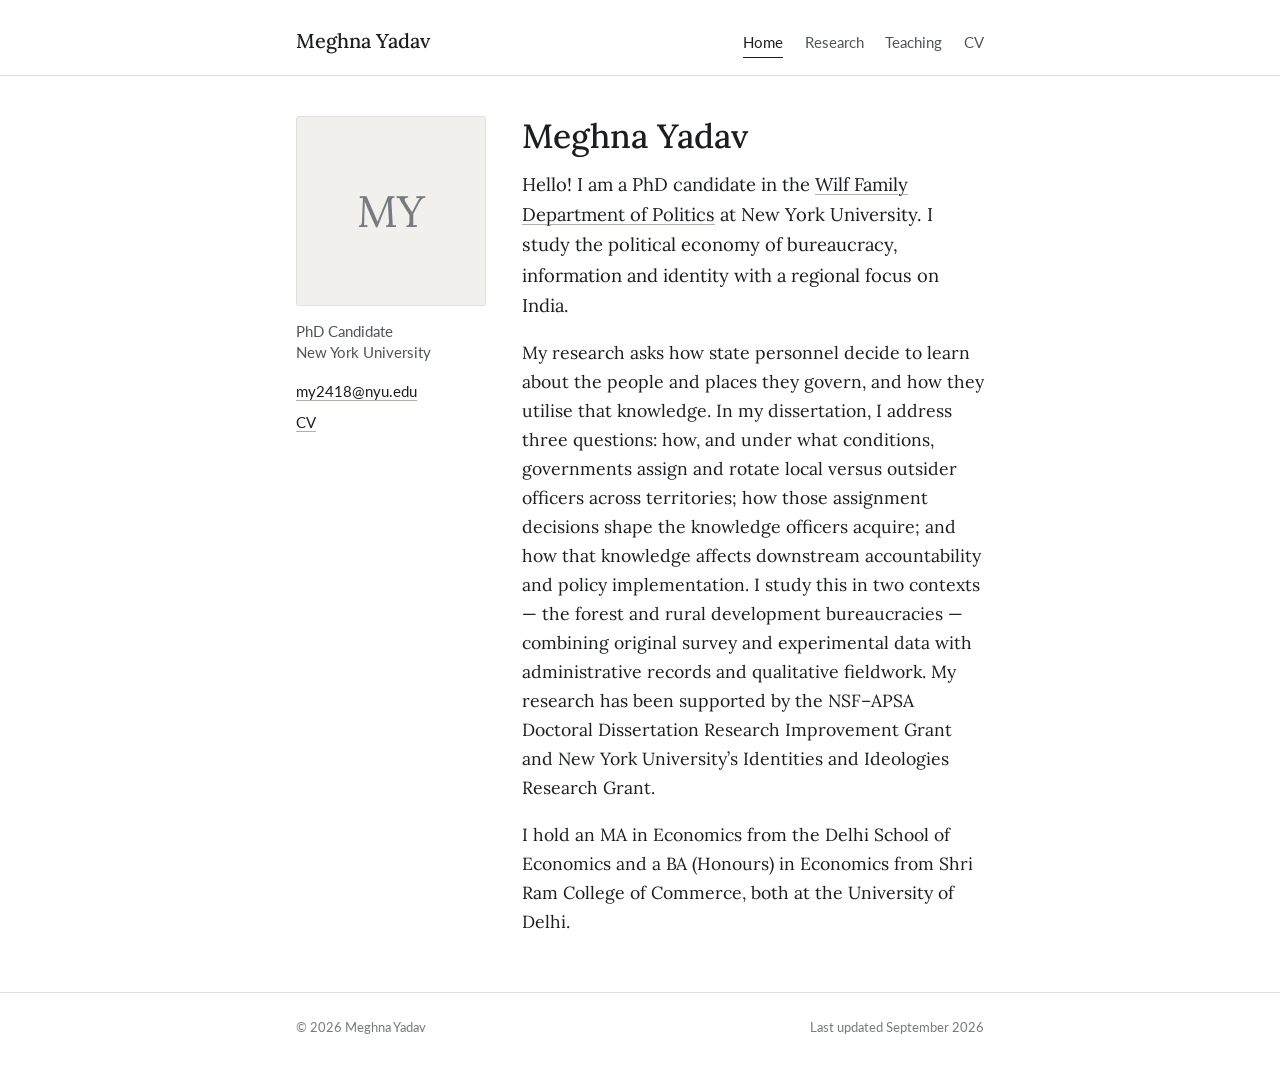
==== index.html @ 088ec968 "Update index.html" ====
<!doctype html>
<html lang="en">
<head>
<meta charset="utf-8">
<meta name="viewport" content="width=device-width, initial-scale=1, viewport-fit=cover">
<title>Meghna Yadav</title>
<meta name="description" content="Meghna Yadav is a PhD candidate in Politics at New York University, studying bureaucracy, state capacity and representation in India.">
<link rel="preconnect" href="https://fonts.googleapis.com">
<link rel="preconnect" href="https://fonts.gstatic.com" crossorigin>
<link rel="stylesheet" href="https://fonts.googleapis.com/css2?family=Lato:wght@400;700&amp;family=Lora:ital,wght@0,400;0,500;0,600;1,400&amp;display=swap">
<link rel="stylesheet" href="style.css">
</head>
<body>

<header class="site-header">
  <div class="wrap">
    <a class="site-name" href="index.html">Meghna Yadav</a>
    <nav class="site-nav" aria-label="Main">
      <a href="index.html" aria-current="page">Home</a>
      <a href="research.html">Research</a>
      <a href="teaching.html">Teaching</a>
      <a href="cv.html">CV</a>
    </nav>
  </div>
</header>

<main>
  <div class="wrap">

    <div class="intro">

      <aside class="intro-side">
        <!-- To use a real photo, replace this div with:
             <img class="portrait" src="images/photo.jpg" alt="Meghna Yadav"> -->
        <div class="portrait portrait-placeholder" aria-hidden="true">MY</div>

        <p class="role">PhD Candidate<br>New York University</p>

        <ul class="side-links">
          <li><a href="mailto:my2418@nyu.edu">my2418@nyu.edu</a></li>
          <li><a href="cv.html">CV</a></li>
          <!-- Add as you like:
          <li><a href="https://scholar.google.com/citations?user=XXXX">Google Scholar</a></li>
          <li><a href="https://bsky.app/profile/XXXX">Bluesky</a></li>
          <li><a href="https://github.com/XXXX">GitHub</a></li>
          -->
        </ul>
      </aside>

      <div class="intro-bio">
        <h1>Meghna Yadav</h1>

        <p class="lede">Hello! I am a PhD candidate in the <a href="https://as.nyu.edu/departments/politics.html">Wilf Family Department of Politics</a> at New York University. I study the political economy of bureaucracy, information and identity with a regional focus on India.</p>

        <p>My research asks how state personnel decide to learn about the people and places they govern, and how they utilise that knowledge. In my dissertation, I address three questions: how, and under what conditions, governments assign and rotate local versus outsider officers across territories; how those assignment decisions shape the knowledge officers acquire; and how that knowledge affects downstream accountability and policy implementation. I study this in two contexts &mdash; the forest and rural development bureaucracies &mdash; combining original survey and experimental data with administrative records and qualitative fieldwork. My research has been supported by the NSF&ndash;APSA Doctoral Dissertation Research Improvement Grant and New York University&rsquo;s Identities and Ideologies Research Grant.</p>

        <p>I hold an MA in Economics from the Delhi School of Economics and a BA (Honours) in Economics from Shri Ram College of Commerce, both at the University of Delhi.</p>
      </div>

    </div>

  </div>
</main>

<footer class="site-footer">
  <div class="wrap">
    <span>&copy; 2026 Meghna Yadav</span>
    <span>Last updated September 2026</span>
  </div>
</footer>

</body>
</html>
---- style.css ----
/* ============================================================
   Meghna Yadav — academic site
   Type: Lora (headings + body), Lato (nav, labels, years).
   Palette is neutral — no accent color. Edit the :root block.
   ============================================================ */

:root {
  /* Light palette */
  --bg:          #ffffff;
  --ink:         #1b1d1f;
  --ink-muted:   #4f5458;
  --ink-faint:   #767b7f;
  --rule:        #e0e0dc;
  --link-line:   #b0b0a9;
  --chip:        #f1f0ec;

  /* Type */
  --serif: "Lora", Georgia, "Times New Roman", serif;
  --sans:  "Lato", -apple-system, BlinkMacSystemFont, "Segoe UI", Helvetica, Arial, sans-serif;

  /* Layout */
  --measure: 46rem;
  --gutter: 1.5rem;

  color-scheme: light;
}

@media (prefers-color-scheme: dark) {
  :root:not([data-theme="light"]) {
    --bg:          #16171a;
    --ink:         #eceae5;
    --ink-muted:   #aeb2b5;
    --ink-faint:   #8b8f92;
    --rule:        #2f3134;
    --link-line:   #5a5d60;
    --chip:        #24262a;
    color-scheme: dark;
  }
}

:root[data-theme="dark"] {
  --bg:          #16171a;
  --ink:         #eceae5;
  --ink-muted:   #aeb2b5;
  --ink-faint:   #8b8f92;
  --rule:        #2f3134;
  --link-line:   #5a5d60;
  --chip:        #24262a;
  color-scheme: dark;
}

*, *::before, *::after { box-sizing: border-box; }

body {
  margin: 0;
  background: var(--bg);
  color: var(--ink);
  font-family: var(--serif);
  font-size: 1.1rem;
  line-height: 1.65;
}

.wrap {
  max-width: var(--measure);
  margin: 0 auto;
  padding-inline: var(--gutter);
}

/* ---------- Header ---------- */

.site-header {
  border-bottom: 1px solid var(--rule);
  background: var(--bg);
}

.site-header .wrap {
  display: flex;
  flex-wrap: wrap;
  align-items: baseline;
  justify-content: space-between;
  gap: 0.5rem 1.5rem;
  padding-block: 1.5rem 1.1rem;
}

.site-name {
  font-family: var(--serif);
  font-size: 1.25rem;
  font-weight: 500;
  color: var(--ink);
  text-decoration: none;
}

.site-name:hover { text-decoration: underline; text-underline-offset: 4px; }

.site-nav {
  display: flex;
  flex-wrap: wrap;
  gap: 1.35rem;
}

.site-nav a {
  font-family: var(--sans);
  font-size: 0.9375rem;
  color: var(--ink-muted);
  text-decoration: none;
  padding-bottom: 2px;
  border-bottom: 1.5px solid transparent;
}

.site-nav a:hover { color: var(--ink); }

.site-nav a[aria-current="page"] {
  color: var(--ink);
  border-bottom-color: var(--ink);
}

/* ---------- Main ---------- */

main { padding-block: 2.5rem 3.5rem; }

a {
  color: var(--ink);
  text-decoration: underline;
  text-underline-offset: 3px;
  text-decoration-thickness: 1px;
  text-decoration-color: var(--link-line);
}

a:hover { text-decoration-color: var(--ink); }

:focus-visible {
  outline: 2px solid var(--ink);
  outline-offset: 3px;
  border-radius: 2px;
}

h1 {
  font-family: var(--serif);
  font-size: clamp(1.7rem, 1.3rem + 1.8vw, 2.1rem);
  font-weight: 500;
  line-height: 1.2;
  margin: 0 0 0.75rem;
  text-wrap: balance;
}

h2 {
  font-family: var(--sans);
  font-size: 0.8125rem;
  font-weight: 700;
  letter-spacing: 0.1em;
  text-transform: uppercase;
  color: var(--ink-faint);
  margin: 0 0 1.25rem;
  padding-bottom: 0.5rem;
  border-bottom: 1px solid var(--rule);
}

h3 {
  font-family: var(--serif);
  font-size: 1.125rem;
  font-weight: 600;
  line-height: 1.4;
  margin: 0 0 0.25rem;
  text-wrap: balance;
}

p { margin: 0 0 1.1rem; }
p:last-child { margin-bottom: 0; }

/* ---------- Home: photo column + bio ---------- */

.intro {
  display: grid;
  grid-template-columns: 190px 1fr;
  gap: 2.25rem;
  align-items: start;
}

.intro-side {
  display: flex;
  flex-direction: column;
  gap: 0.9rem;
  min-width: 0;
}

.portrait {
  width: 100%;
  max-width: 190px;
  aspect-ratio: 1 / 1;
  border-radius: 3px;
  object-fit: cover;
  background: var(--chip);
}

/* Placeholder shown until a real photo is added. Delete once you
   swap in <img class="portrait" src="images/photo.jpg" ...> */
.portrait-placeholder {
  display: grid;
  place-items: center;
  font-family: var(--serif);
  font-size: 2.75rem;
  color: var(--ink-faint);
  border: 1px solid var(--rule);
}

.role {
  font-family: var(--sans);
  font-size: 0.9375rem;
  line-height: 1.45;
  color: var(--ink-muted);
  margin: 0;
}

.side-links {
  list-style: none;
  margin: 0;
  padding: 0;
  display: flex;
  flex-direction: column;
  gap: 0.4rem;
  font-family: var(--sans);
  font-size: 0.9375rem;
}

.intro-bio { min-width: 0; }

.lede { font-size: 1.15rem; }

/* ---------- Sections ---------- */

h1 + section { margin-top: 2rem; }

section + section { margin-top: 2.75rem; }

.section-note {
  color: var(--ink-muted);
  font-size: 0.9375rem;
  margin-bottom: 1.5rem;
}

/* ---------- Papers ---------- */

.papers {
  list-style: none;
  margin: 0;
  padding: 0;
  display: flex;
  flex-direction: column;
  gap: 1.6rem;
}

.paper h3 { margin-bottom: 0.35rem; }

.abstract summary {
  display: inline-flex;
  align-items: baseline;
  gap: 0.4rem;
  list-style: none;
  cursor: pointer;
  font-family: var(--sans);
  font-size: 0.8125rem;
  letter-spacing: 0.04em;
  text-transform: uppercase;
  color: var(--ink-muted);
}

.abstract summary::-webkit-details-marker { display: none; }

.abstract summary::before {
  content: "+";
  font-weight: 700;
  font-size: 0.875rem;
}

.abstract[open] summary::before { content: "\2013"; }

.abstract summary:hover { color: var(--ink); }

.abstract p {
  margin: 0.65rem 0 0;
  padding-left: 1rem;
  border-left: 2px solid var(--rule);
  font-size: 1rem;
  color: var(--ink-muted);
}

/* ---------- Teaching ---------- */

.courses {
  list-style: none;
  margin: 0;
  padding: 0;
  display: flex;
  flex-direction: column;
  gap: 1.4rem;
}

.course p {
  font-family: var(--sans);
  font-size: 0.9375rem;
  color: var(--ink-muted);
  margin: 0 0 0.2rem;
}

.course p:last-child { margin-bottom: 0; }

/* ---------- Entry list: year rail + content (unused pages) ---------- */

.entries {
  list-style: none;
  margin: 0;
  padding: 0;
  display: flex;
  flex-direction: column;
  gap: 1.35rem;
}

.entry {
  display: grid;
  grid-template-columns: 7rem 1fr;
  gap: 0.35rem 1.25rem;
  align-items: baseline;
}

.entry-year {
  font-family: var(--sans);
  font-size: 0.8125rem;
  font-variant-numeric: tabular-nums;
  color: var(--ink-faint);
  line-height: 1.9;
}

.entry-body { min-width: 0; }

.entry-meta {
  font-family: var(--sans);
  color: var(--ink-muted);
  font-size: 0.9375rem;
  margin: 0;
}

.pdf-link {
  font-family: var(--sans);
  font-size: 0.9375rem;
}

.pdf-embed {
  display: block;
  width: 100%;
  height: 80vh;
  min-height: 420px;
  border: 1px solid var(--rule);
  border-radius: 3px;
  background: var(--chip);
}

.pdf-embed p {
  font-family: var(--sans);
  font-size: 0.9375rem;
  padding: 1.25rem;
}

/* ---------- Footer ---------- */

.site-footer {
  border-top: 1px solid var(--rule);
  padding-block: 1.5rem 2rem;
  font-family: var(--sans);
  font-size: 0.8125rem;
  color: var(--ink-faint);
}

.site-footer .wrap {
  display: flex;
  flex-wrap: wrap;
  gap: 0.5rem 1.5rem;
  justify-content: space-between;
}

/* ---------- Narrow screens ---------- */

@media (max-width: 36rem) {
  body { font-size: 1.05rem; }

  .intro {
    grid-template-columns: 1fr;
    gap: 1.4rem;
  }

  .portrait { max-width: 150px; }

  .entry {
    grid-template-columns: 1fr;
    gap: 0.2rem;
  }

  .entry-year { order: -1; line-height: 1.6; }
}

@media (prefers-reduced-motion: reduce) {
  * { animation: none !important; transition: none !important; }
}
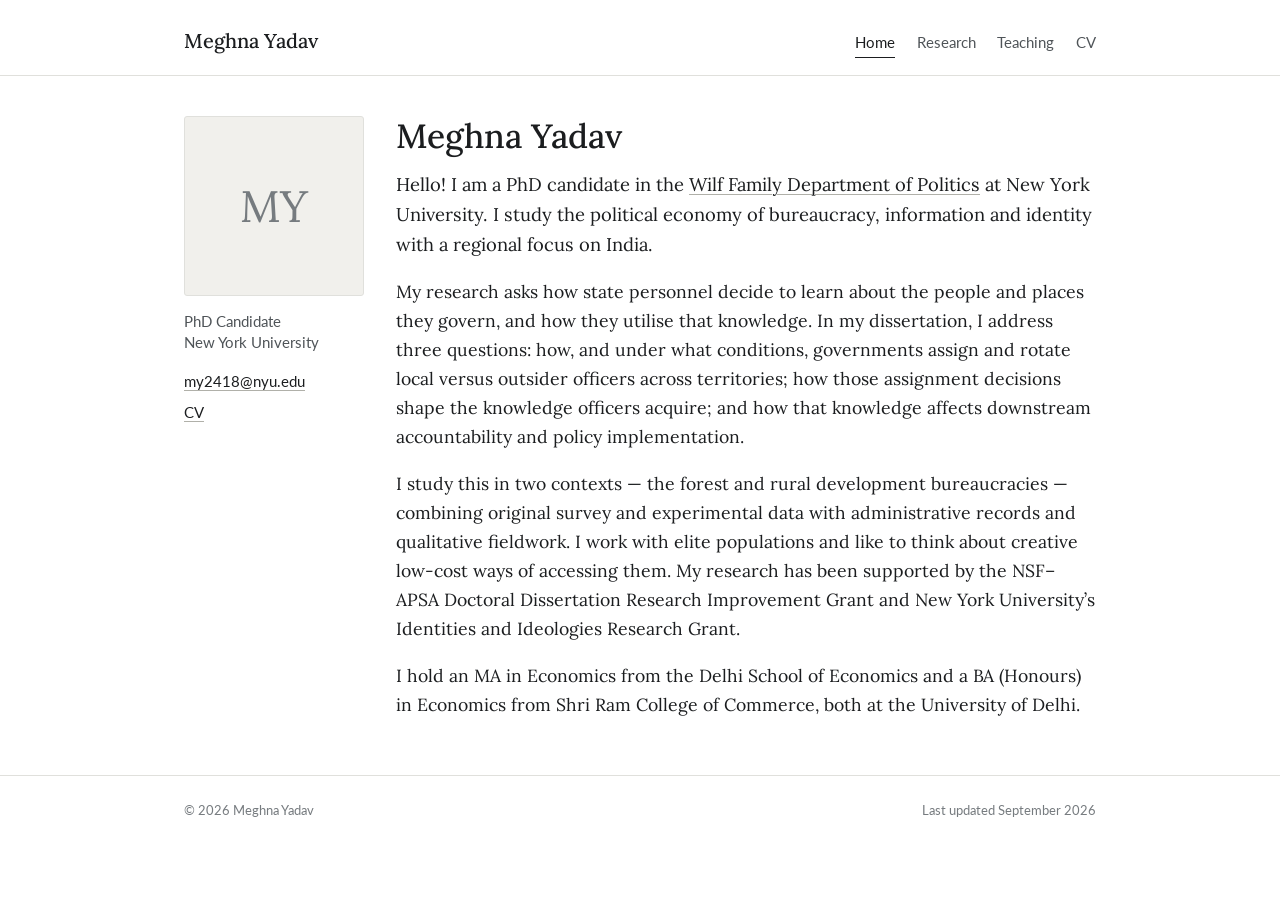
==== commit c0224d04: "Update index.html" ====
--- a/index.html
+++ b/index.html
@@ -52,8 +52,10 @@
 
         <p class="lede">Hello! I am a PhD candidate in the <a href="https://as.nyu.edu/departments/politics.html">Wilf Family Department of Politics</a> at New York University. I study the political economy of bureaucracy, information and identity with a regional focus on India.</p>
 
-        <p>My research asks how state personnel decide to learn about the people and places they govern, and how they utilise that knowledge. In my dissertation, I address three questions: how, and under what conditions, governments assign and rotate local versus outsider officers across territories; how those assignment decisions shape the knowledge officers acquire; and how that knowledge affects downstream accountability and policy implementation. I study this in two contexts &mdash; the forest and rural development bureaucracies &mdash; combining original survey and experimental data with administrative records and qualitative fieldwork. My research has been supported by the NSF&ndash;APSA Doctoral Dissertation Research Improvement Grant and New York University&rsquo;s Identities and Ideologies Research Grant.</p>
+        <p>My research asks how state personnel decide to learn about the people and places they govern, and how they utilise that knowledge. In my dissertation, I address three questions: how, and under what conditions, governments assign and rotate local versus outsider officers across territories; how those assignment decisions shape the knowledge officers acquire; and how that knowledge affects downstream accountability and policy implementation. </p>
 
+        <p>I study this in two contexts &mdash; the forest and rural development bureaucracies &mdash; combining original survey and experimental data with administrative records and qualitative fieldwork. I work with elite populations and like to think about creative low-cost ways of accessing them. My research has been supported by the NSF&ndash;APSA Doctoral Dissertation Research Improvement Grant and New York University&rsquo;s Identities and Ideologies Research Grant.<p>
+        
         <p>I hold an MA in Economics from the Delhi School of Economics and a BA (Honours) in Economics from Shri Ram College of Commerce, both at the University of Delhi.</p>
       </div>
 
--- a/style.css
+++ b/style.css
@@ -19,7 +19,7 @@
   --sans:  "Lato", -apple-system, BlinkMacSystemFont, "Segoe UI", Helvetica, Arial, sans-serif;
 
   /* Layout */
-  --measure: 46rem;
+  --measure: 60rem;
   --gutter: 1.5rem;
 
   color-scheme: light;
@@ -171,8 +171,8 @@
 
 .intro {
   display: grid;
-  grid-template-columns: 190px 1fr;
-  gap: 2.25rem;
+  grid-template-columns: 180px 1fr;
+  gap: 2rem;
   align-items: start;
 }
 
@@ -185,7 +185,7 @@
 
 .portrait {
   width: 100%;
-  max-width: 190px;
+  max-width: 180px;
   aspect-ratio: 1 / 1;
   border-radius: 3px;
   object-fit: cover;
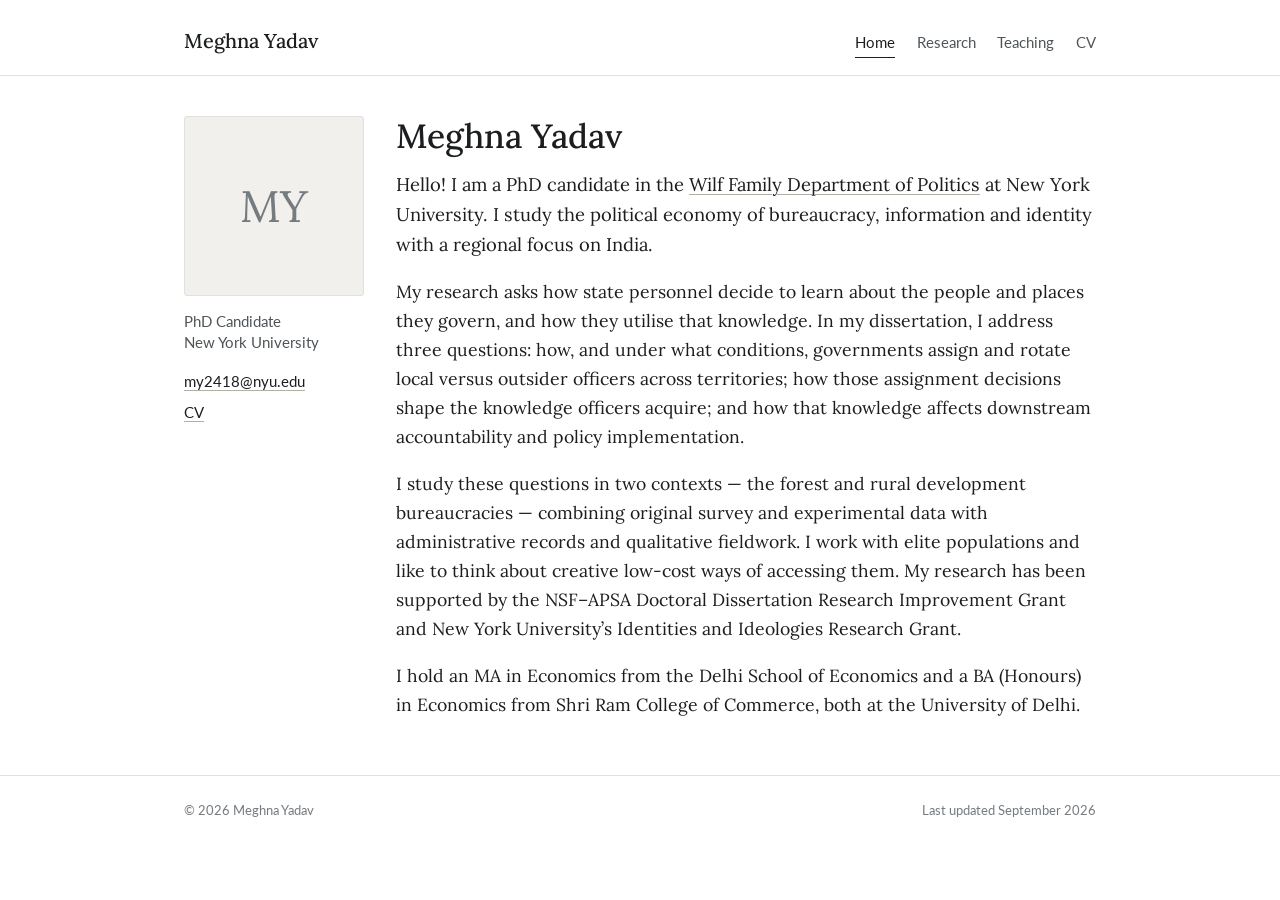
==== commit 0e55ade5: "Update index.html" ====
--- a/index.html
+++ b/index.html
@@ -54,7 +54,7 @@
 
         <p>My research asks how state personnel decide to learn about the people and places they govern, and how they utilise that knowledge. In my dissertation, I address three questions: how, and under what conditions, governments assign and rotate local versus outsider officers across territories; how those assignment decisions shape the knowledge officers acquire; and how that knowledge affects downstream accountability and policy implementation. </p>
 
-        <p>I study this in two contexts &mdash; the forest and rural development bureaucracies &mdash; combining original survey and experimental data with administrative records and qualitative fieldwork. I work with elite populations and like to think about creative low-cost ways of accessing them. My research has been supported by the NSF&ndash;APSA Doctoral Dissertation Research Improvement Grant and New York University&rsquo;s Identities and Ideologies Research Grant.<p>
+        <p>I study these questions in two contexts &mdash; the forest and rural development bureaucracies &mdash; combining original survey and experimental data with administrative records and qualitative fieldwork. I work with elite populations and like to think about creative low-cost ways of accessing them. My research has been supported by the NSF&ndash;APSA Doctoral Dissertation Research Improvement Grant and New York University&rsquo;s Identities and Ideologies Research Grant.<p>
         
         <p>I hold an MA in Economics from the Delhi School of Economics and a BA (Honours) in Economics from Shri Ram College of Commerce, both at the University of Delhi.</p>
       </div>
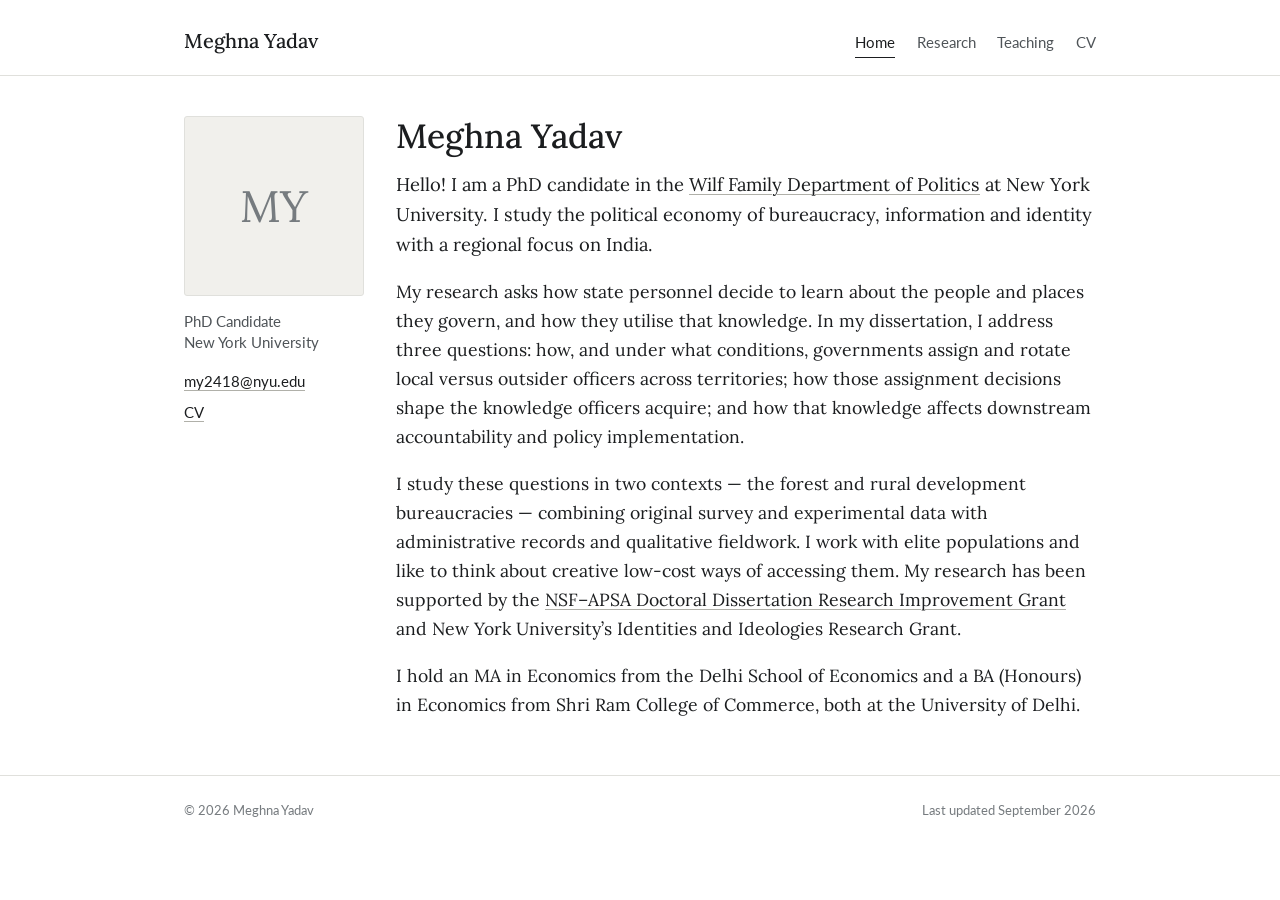
==== commit 4701a366: "Update index.html" ====
--- a/index.html
+++ b/index.html
@@ -54,7 +54,7 @@
 
         <p>My research asks how state personnel decide to learn about the people and places they govern, and how they utilise that knowledge. In my dissertation, I address three questions: how, and under what conditions, governments assign and rotate local versus outsider officers across territories; how those assignment decisions shape the knowledge officers acquire; and how that knowledge affects downstream accountability and policy implementation. </p>
 
-        <p>I study these questions in two contexts &mdash; the forest and rural development bureaucracies &mdash; combining original survey and experimental data with administrative records and qualitative fieldwork. I work with elite populations and like to think about creative low-cost ways of accessing them. My research has been supported by the NSF&ndash;APSA Doctoral Dissertation Research Improvement Grant and New York University&rsquo;s Identities and Ideologies Research Grant.<p>
+        <p>I study these questions in two contexts &mdash; the forest and rural development bureaucracies &mdash; combining original survey and experimental data with administrative records and qualitative fieldwork. I work with elite populations and like to think about creative low-cost ways of accessing them. My research has been supported by the <a href="https://apsanet.org/programs/doctoral-dissertation-research-improvement-grants/2025-ddri-grantees/#yadav">NSF&ndash;APSA Doctoral Dissertation Research Improvement Grant</a> and New York University&rsquo;s Identities and Ideologies Research Grant.<p>
         
         <p>I hold an MA in Economics from the Delhi School of Economics and a BA (Honours) in Economics from Shri Ram College of Commerce, both at the University of Delhi.</p>
       </div>
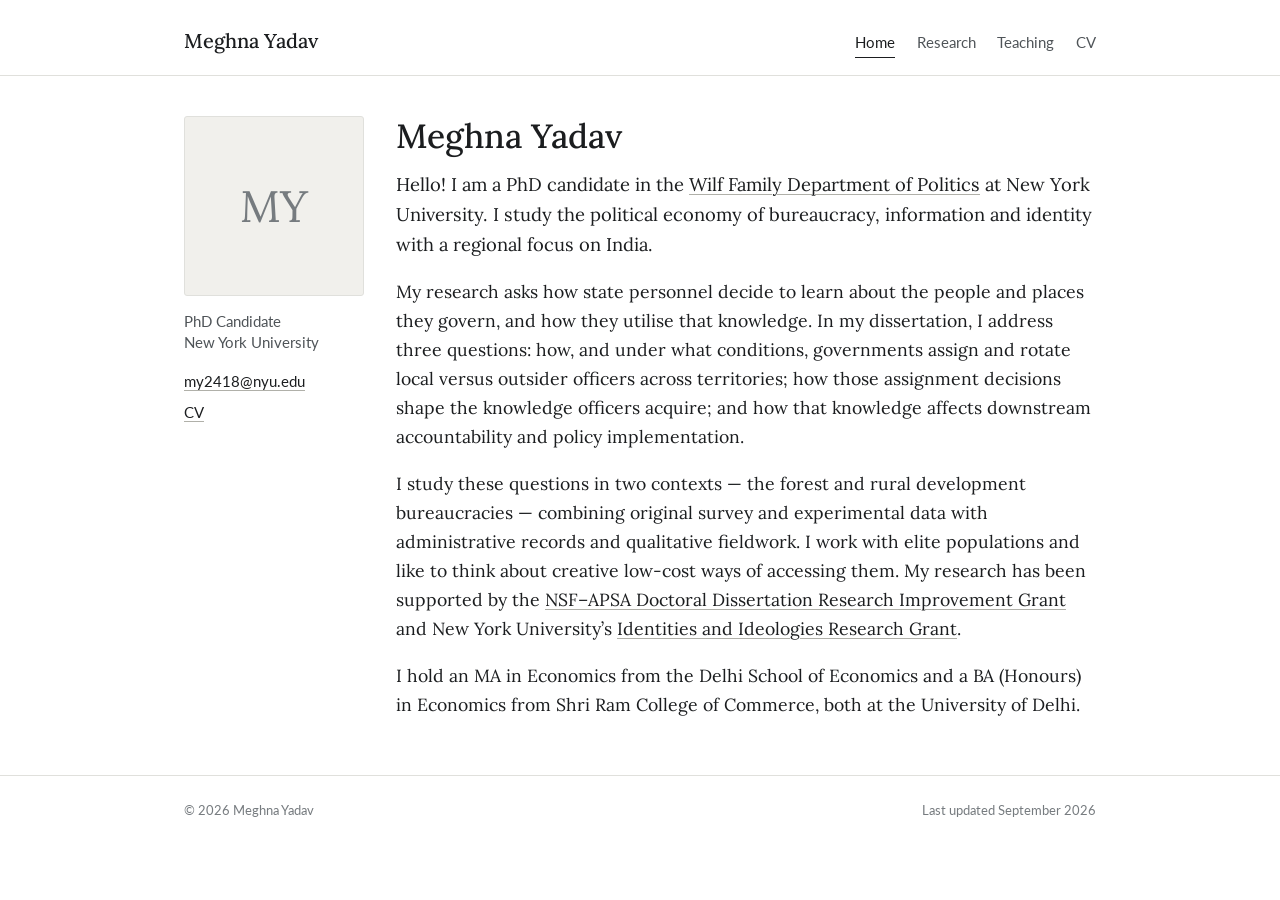
==== commit 830d42a1: "Update index.html" ====
--- a/index.html
+++ b/index.html
@@ -54,7 +54,7 @@
 
         <p>My research asks how state personnel decide to learn about the people and places they govern, and how they utilise that knowledge. In my dissertation, I address three questions: how, and under what conditions, governments assign and rotate local versus outsider officers across territories; how those assignment decisions shape the knowledge officers acquire; and how that knowledge affects downstream accountability and policy implementation. </p>
 
-        <p>I study these questions in two contexts &mdash; the forest and rural development bureaucracies &mdash; combining original survey and experimental data with administrative records and qualitative fieldwork. I work with elite populations and like to think about creative low-cost ways of accessing them. My research has been supported by the <a href="https://apsanet.org/programs/doctoral-dissertation-research-improvement-grants/2025-ddri-grantees/#yadav">NSF&ndash;APSA Doctoral Dissertation Research Improvement Grant</a> and New York University&rsquo;s Identities and Ideologies Research Grant.<p>
+        <p>I study these questions in two contexts &mdash; the forest and rural development bureaucracies &mdash; combining original survey and experimental data with administrative records and qualitative fieldwork. I work with elite populations and like to think about creative low-cost ways of accessing them. My research has been supported by the <a href="https://apsanet.org/programs/doctoral-dissertation-research-improvement-grants/2025-ddri-grantees/">NSF&ndash;APSA Doctoral Dissertation Research Improvement Grant</a> and New York University&rsquo;s <a href="https://www.identities-ideologies.org/about-us">Identities and Ideologies Research Grant</a>.<p>
         
         <p>I hold an MA in Economics from the Delhi School of Economics and a BA (Honours) in Economics from Shri Ram College of Commerce, both at the University of Delhi.</p>
       </div>
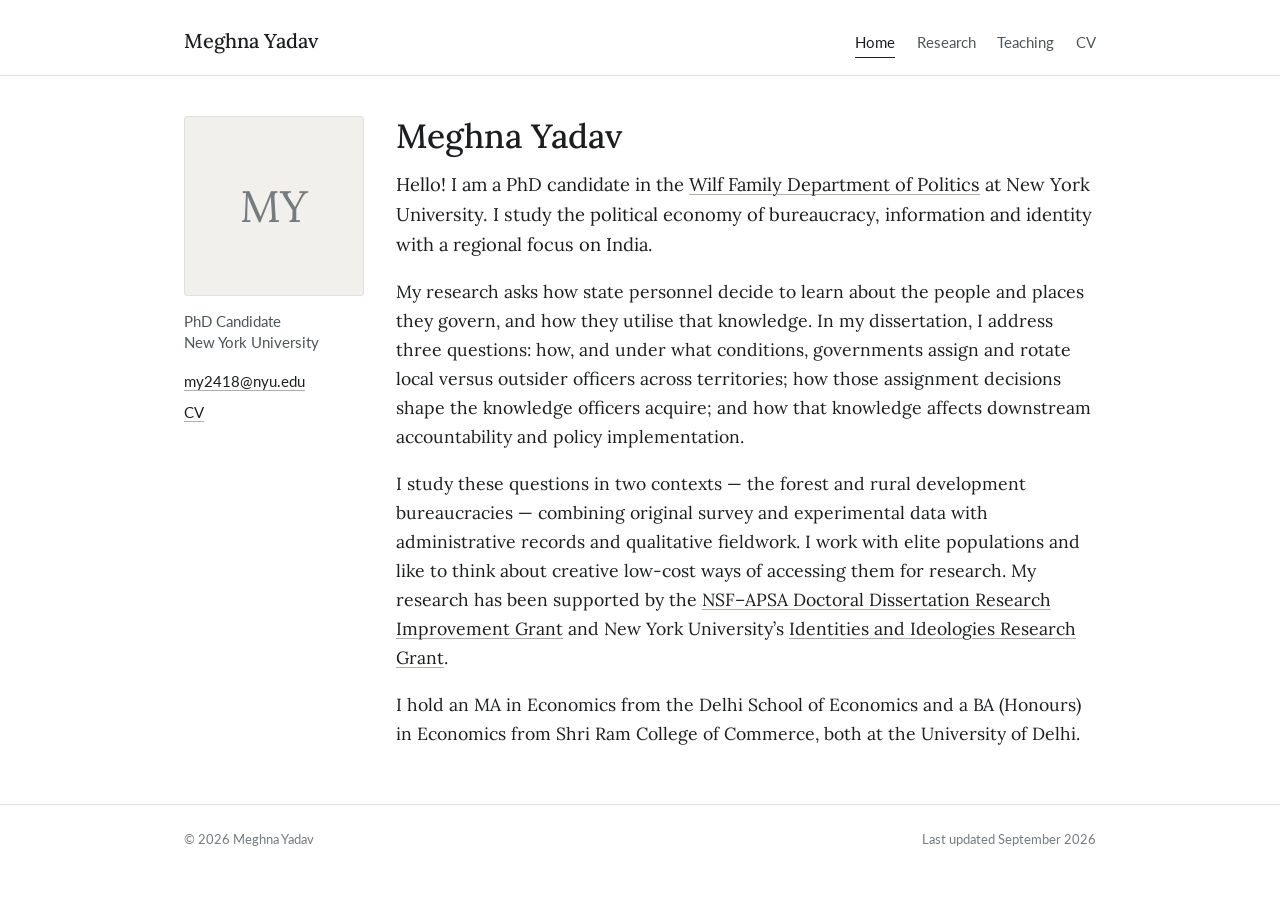
==== commit 486fd284: "Update index.html" ====
--- a/index.html
+++ b/index.html
@@ -54,7 +54,7 @@
 
         <p>My research asks how state personnel decide to learn about the people and places they govern, and how they utilise that knowledge. In my dissertation, I address three questions: how, and under what conditions, governments assign and rotate local versus outsider officers across territories; how those assignment decisions shape the knowledge officers acquire; and how that knowledge affects downstream accountability and policy implementation. </p>
 
-        <p>I study these questions in two contexts &mdash; the forest and rural development bureaucracies &mdash; combining original survey and experimental data with administrative records and qualitative fieldwork. I work with elite populations and like to think about creative low-cost ways of accessing them. My research has been supported by the <a href="https://apsanet.org/programs/doctoral-dissertation-research-improvement-grants/2025-ddri-grantees/">NSF&ndash;APSA Doctoral Dissertation Research Improvement Grant</a> and New York University&rsquo;s <a href="https://www.identities-ideologies.org/about-us">Identities and Ideologies Research Grant</a>.<p>
+        <p>I study these questions in two contexts &mdash; the forest and rural development bureaucracies &mdash; combining original survey and experimental data with administrative records and qualitative fieldwork. I work with elite populations and like to think about creative low-cost ways of accessing them for research. My research has been supported by the <a href="https://apsanet.org/programs/doctoral-dissertation-research-improvement-grants/2025-ddri-grantees/">NSF&ndash;APSA Doctoral Dissertation Research Improvement Grant</a> and New York University&rsquo;s <a href="https://www.identities-ideologies.org/about-us">Identities and Ideologies Research Grant</a>.<p>
         
         <p>I hold an MA in Economics from the Delhi School of Economics and a BA (Honours) in Economics from Shri Ram College of Commerce, both at the University of Delhi.</p>
       </div>
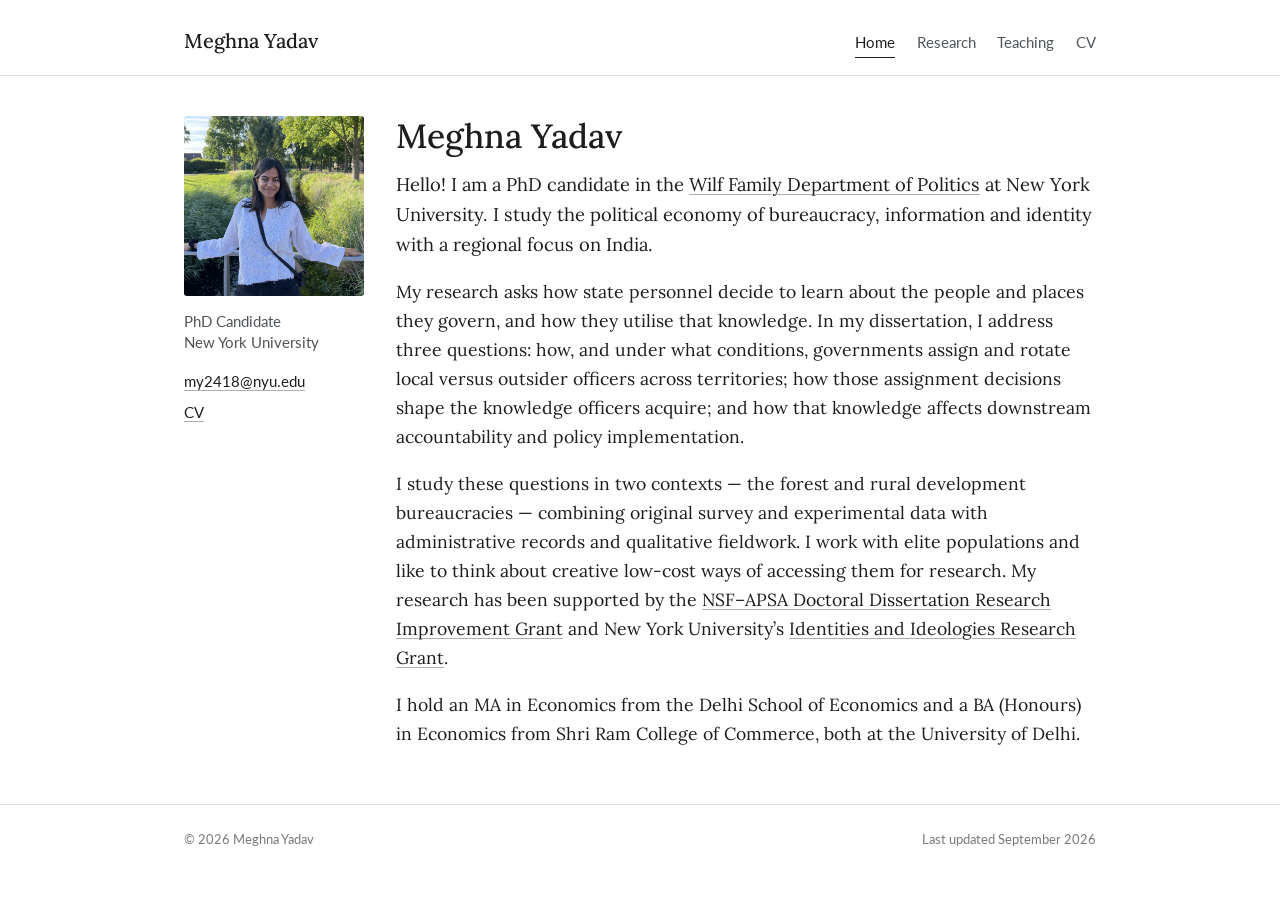
==== commit 6298fef8: "Update index.html" ====
--- a/index.html
+++ b/index.html
@@ -32,7 +32,7 @@
       <aside class="intro-side">
         <!-- To use a real photo, replace this div with:
              <img class="portrait" src="images/photo.jpg" alt="Meghna Yadav"> -->
-        <div class="portrait portrait-placeholder" aria-hidden="true">MY</div>
+        <img class="portrait" src="images/yadav_headshot_cropped.jpg" alt="Meghna Yadav">
 
         <p class="role">PhD Candidate<br>New York University</p>
 
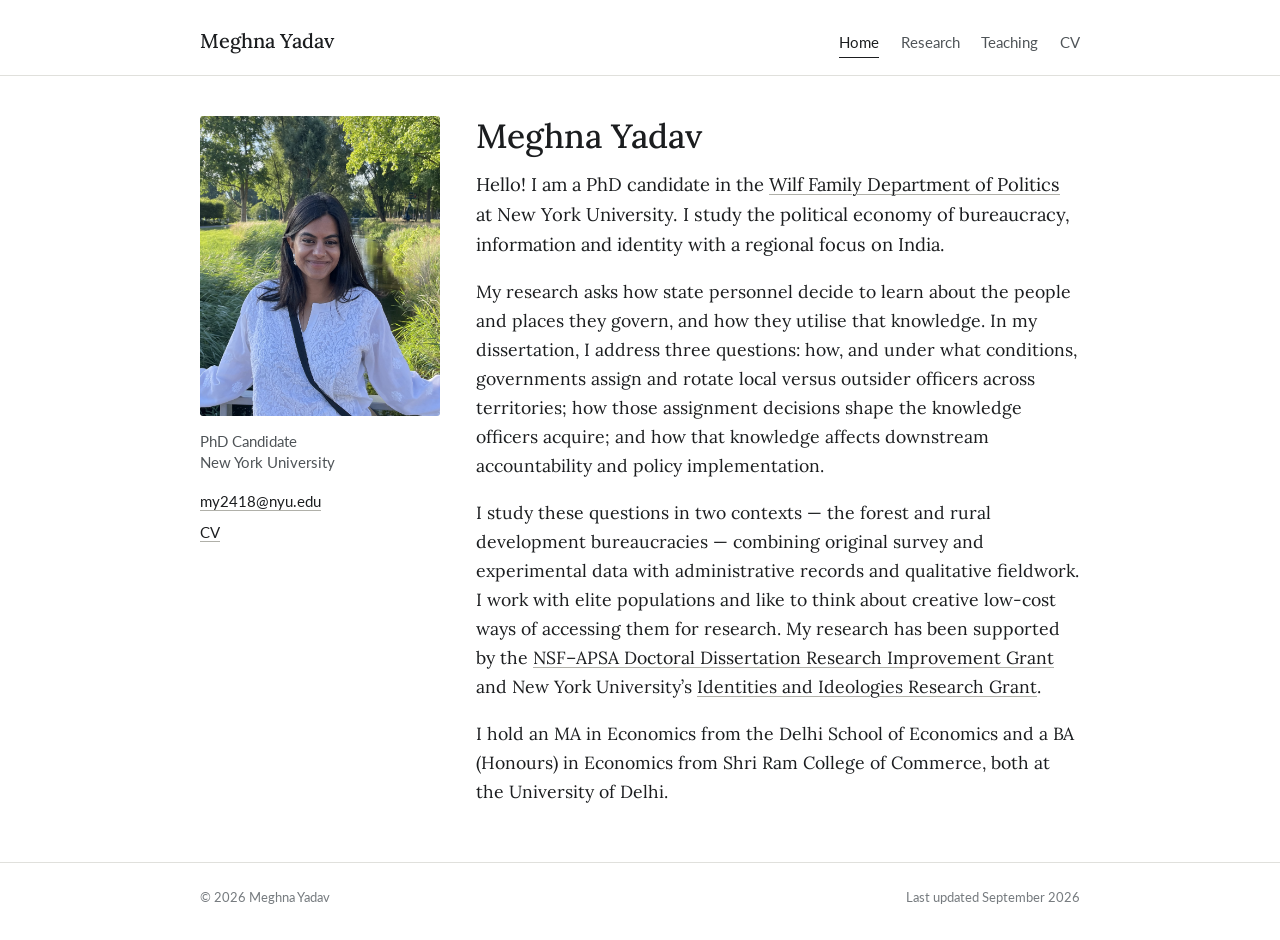
==== commit 18370e16: "Update index.html" ====
--- a/index.html
+++ b/index.html
@@ -32,7 +32,7 @@
       <aside class="intro-side">
         <!-- To use a real photo, replace this div with:
              <img class="portrait" src="images/photo.jpg" alt="Meghna Yadav"> -->
-        <img class="portrait" src="images/yadav_headshot_cropped.jpg" alt="Meghna Yadav">
+        <img class="portrait" src="images/yadav_headshot_cropped_old2.jpg" alt="Meghna Yadav">
 
         <p class="role">PhD Candidate<br>New York University</p>
 
--- a/style.css
+++ b/style.css
@@ -19,7 +19,7 @@
   --sans:  "Lato", -apple-system, BlinkMacSystemFont, "Segoe UI", Helvetica, Arial, sans-serif;
 
   /* Layout */
-  --measure: 60rem;
+  --measure: 58rem;
   --gutter: 1.5rem;
 
   color-scheme: light;
@@ -171,8 +171,8 @@
 
 .intro {
   display: grid;
-  grid-template-columns: 180px 1fr;
-  gap: 2rem;
+  grid-template-columns: 240px 1fr;
+  gap: 2.25rem;
   align-items: start;
 }
 
@@ -185,8 +185,9 @@
 
 .portrait {
   width: 100%;
-  max-width: 180px;
-  aspect-ratio: 1 / 1;
+  max-width: 240px;
+  /* Portrait rectangle. For a landscape photo use 3 / 2 instead. */
+  aspect-ratio: 4 / 5;
   border-radius: 3px;
   object-fit: cover;
   background: var(--chip);
@@ -277,6 +278,7 @@
 .abstract summary:hover { color: var(--ink); }
 
 .abstract p {
+  max-width: 36rem;
   margin: 0.65rem 0 0;
   padding-left: 1rem;
   border-left: 2px solid var(--rule);
@@ -387,7 +389,7 @@
     gap: 1.4rem;
   }
 
-  .portrait { max-width: 150px; }
+  .portrait { max-width: 200px; }
 
   .entry {
     grid-template-columns: 1fr;
